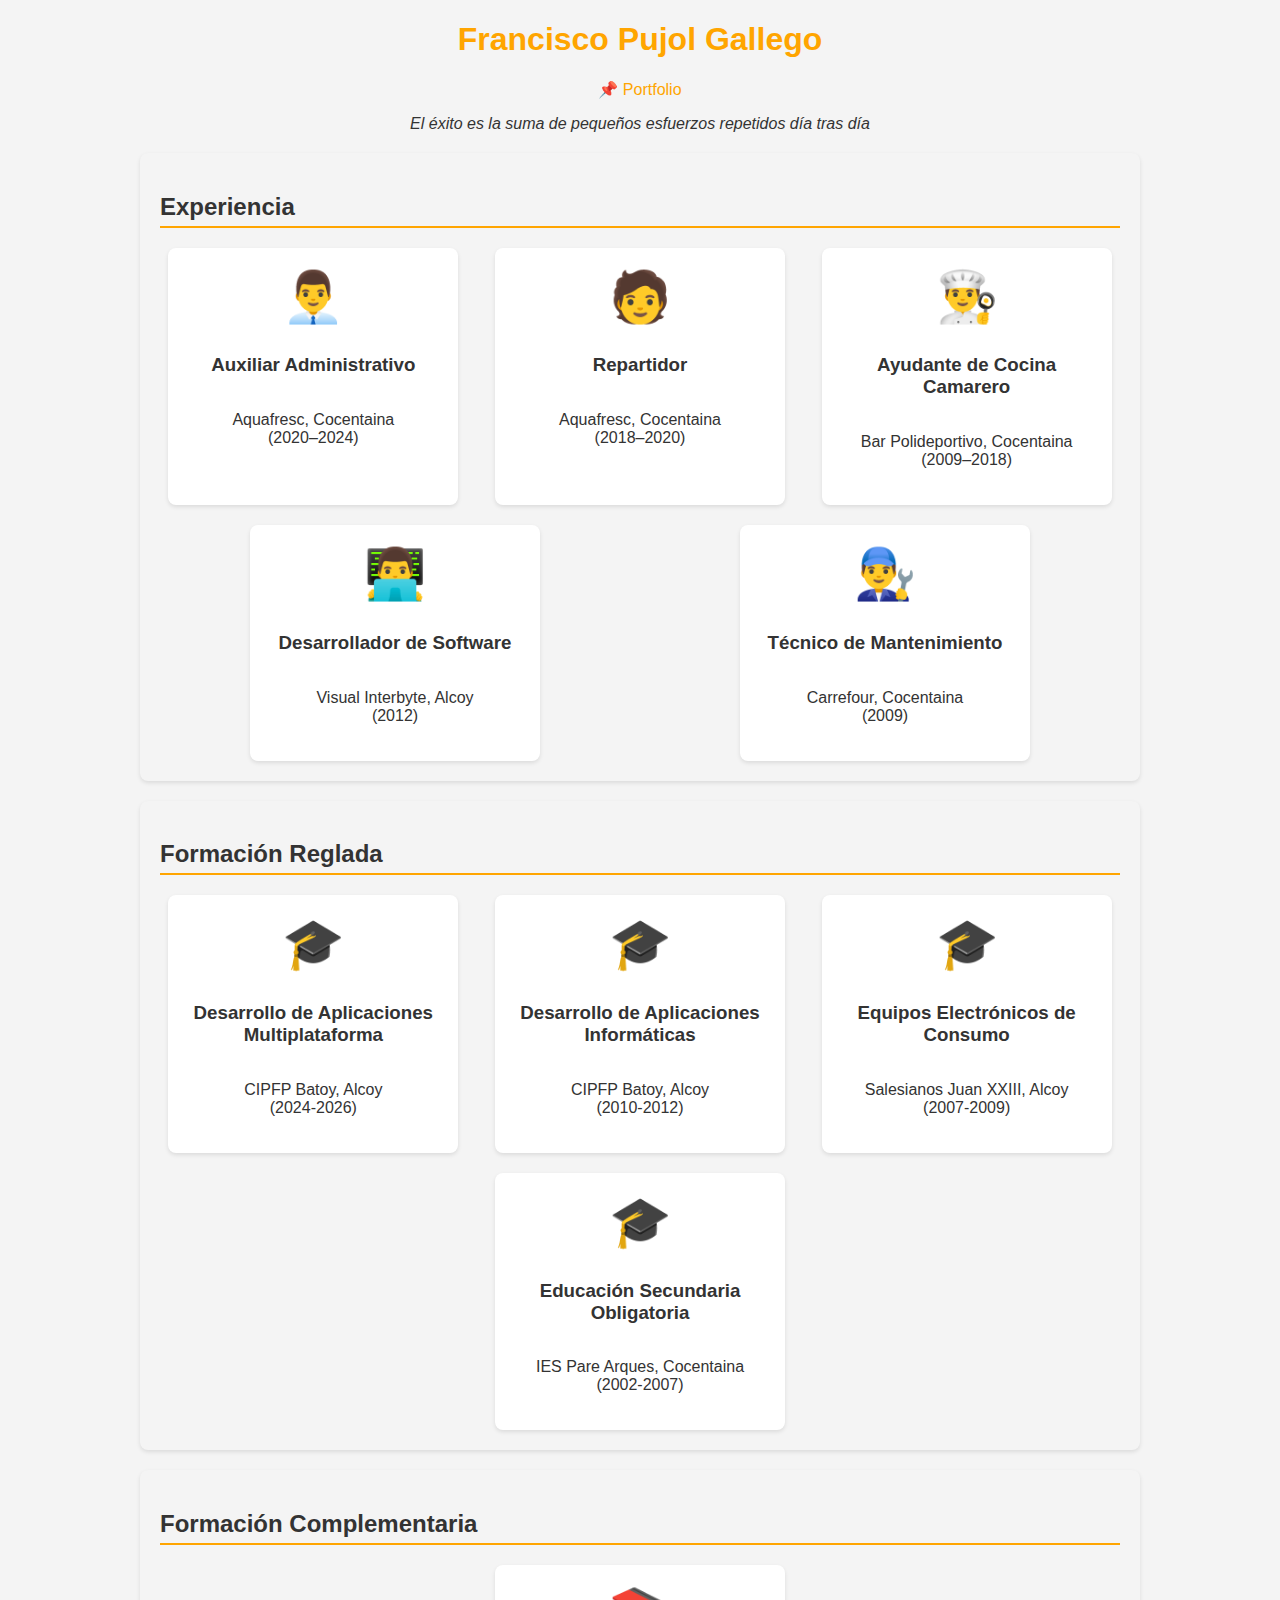
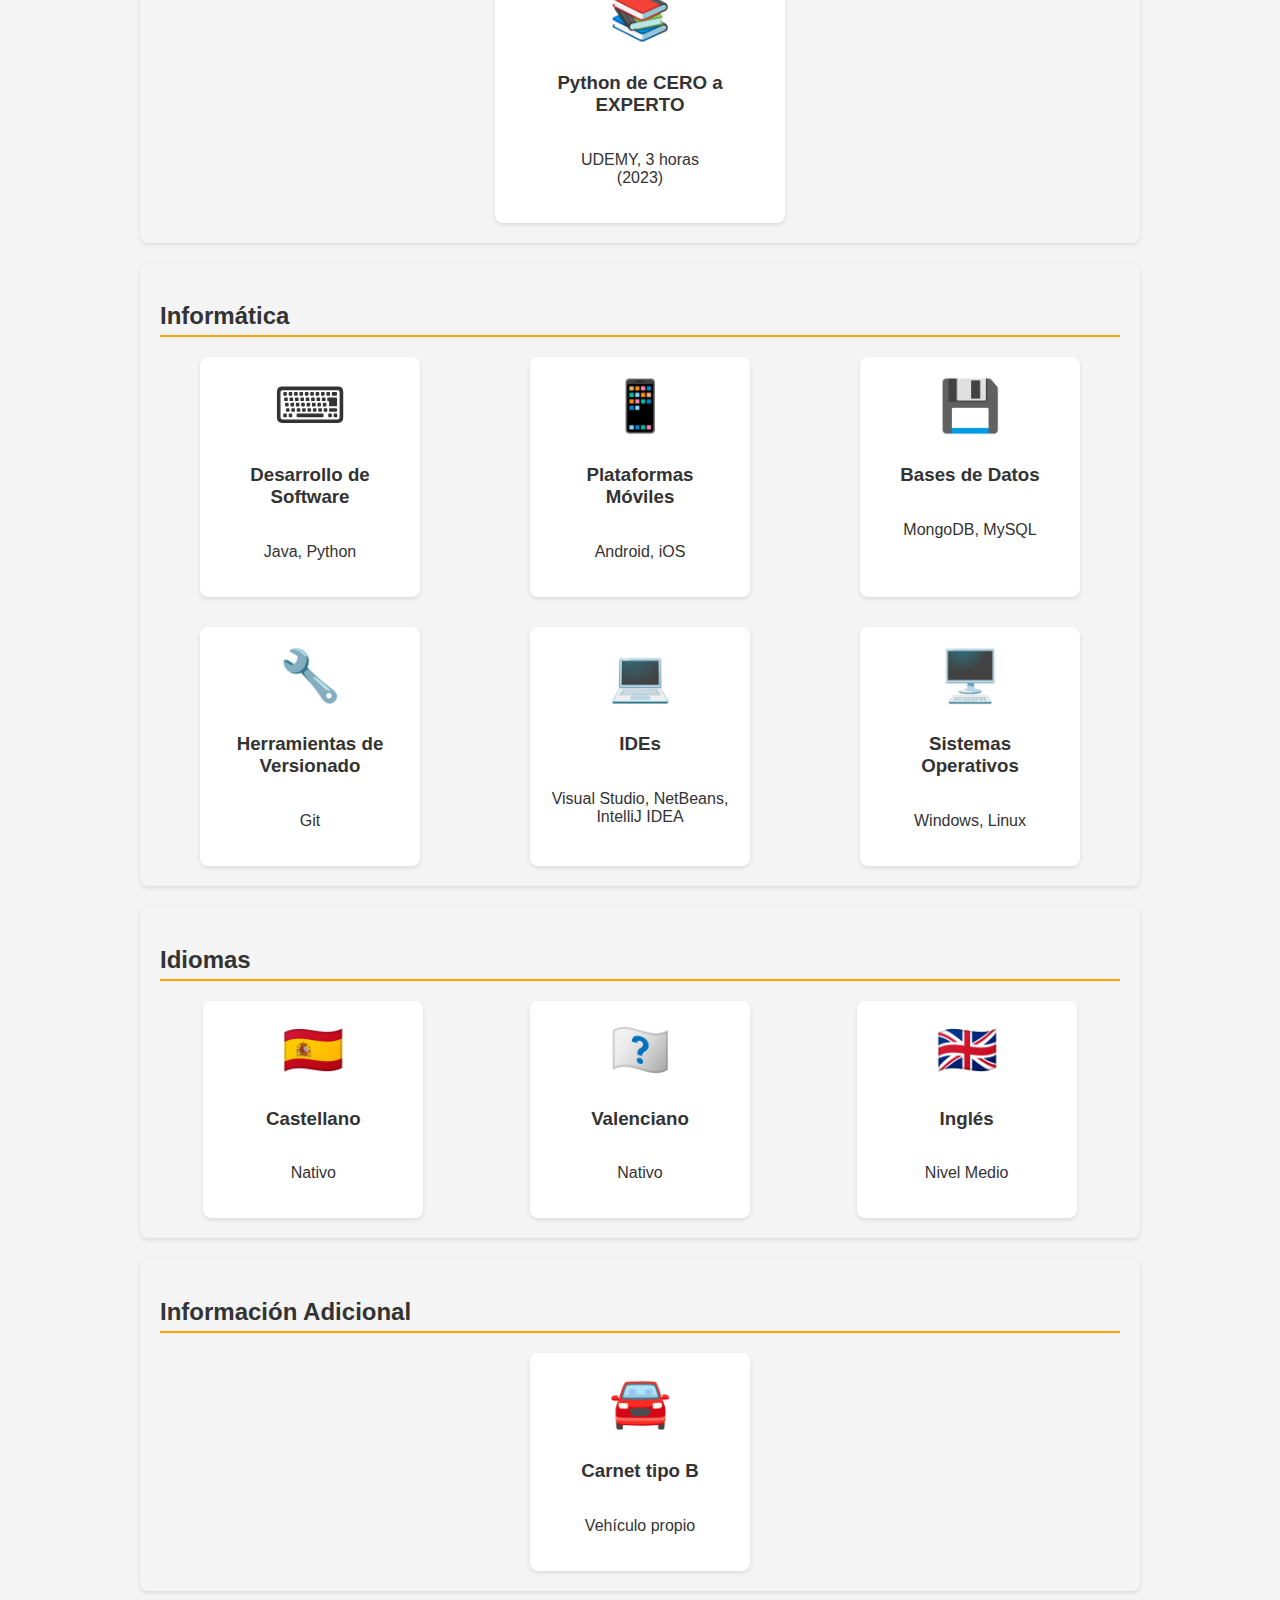
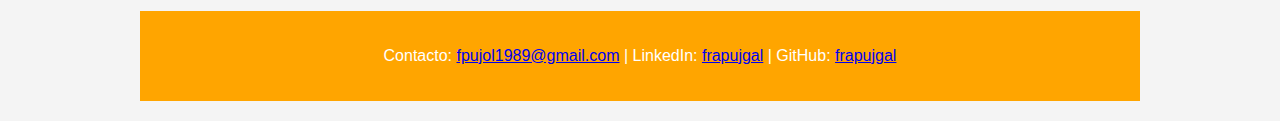
==== cvitae.html @ e69bc078 "Añadido portfolio y mejoras varias" ====
<!DOCTYPE html>
<html lang="es">

<head>
    <meta charset="UTF-8">
    <meta name="viewport" content="width=device-width, initial-scale=1.0">
    <title>Francisco Pujol Gallego - Currículum Vitae</title>
    <link rel="stylesheet" href="css/estilos.css">
</head>

<body>
    <header>
        <h1>Francisco Pujol Gallego</h1>
        <p><a href="/index.html">📌 Portfolio</a></p>
        <cite>El éxito es la suma de pequeños esfuerzos repetidos día tras día</cite>
    </header>
    <section id="experiencia">
        <h2>Experiencia</h2>
        <div class="experience-container">
            <div class="job">
                <span>👨‍💼</span>
                <h3>Auxiliar Administrativo</h3>
                <p>Aquafresc, Cocentaina<br>(2020–2024)</p>
            </div>
            <div class="job">
                <span>🧑</span>
                <h3>Repartidor</h3>
                <p>Aquafresc, Cocentaina<br>(2018–2020)</p>
            </div>
            <div class="job">
                <span>👨‍🍳</span>
                <h3>Ayudante de Cocina Camarero</h3>
                <p>Bar Polideportivo, Cocentaina<br>(2009–2018)</p>
            </div>
            <div class="job">
                <span>👨‍💻</span>
                <h3>Desarrollador de Software</h3>
                <p>Visual Interbyte, Alcoy<br>(2012)</p>
            </div>
            <div class="job">
                <span>👨‍🔧</span>
                <h3>Técnico de Mantenimiento</h3>
                <p>Carrefour, Cocentaina<br>(2009)</p>
            </div>
        </div>
    </section>

    <section id="formacion-reglada">
        <h2>Formación Reglada</h2>
        <div class="education-container">
            <div class="degree">
                <span>🎓</span>
                <h3>Desarrollo de Aplicaciones Multiplataforma</h3>
                <p>CIPFP Batoy, Alcoy<br>(2024-2026)</p>
            </div>
            <div class="degree">
                <span>🎓</span>
                <h3>Desarrollo de Aplicaciones Informáticas</h3>
                <p>CIPFP Batoy, Alcoy<br>(2010-2012)</p>
            </div>
            <div class="degree">
                <span>🎓</span>
                <h3>Equipos Electrónicos de Consumo</h3>
                <p>Salesianos Juan XXIII, Alcoy<br>(2007-2009)</p>
            </div>
            <div class="degree">
                <span>🎓</span>
                <h3>Educación Secundaria Obligatoria</h3>
                <p>IES Pare Arques, Cocentaina<br>(2002-2007)</p>
            </div>
        </div>
    </section>

    <section id="formacion-complementaria">
        <h2>Formación Complementaria</h2>
        <div class="courses-container">
            <div class="course">
                <span>📚</span>
                <h3>Python de CERO a EXPERTO</h3>
                <p>UDEMY, 3 horas<br>(2023)</p>
            </div>
            <!-- Más cursos según sea necesario -->
        </div>
    </section>

    <section id="informatica">
        <h2>Informática</h2>
        <div class="skills-container">
            <div class="skill">
                <span>⌨</span>
                <h3>Desarrollo de Software</h3>
                <p>Java, Python</p>
            </div>
            <div class="skill">
                <span>📱</span>
                <h3>Plataformas Móviles</h3>
                <p>Android, iOS</p>
            </div>
            <div class="skill">
                <span>💾</span>
                <h3>Bases de Datos</h3>
                <p>MongoDB, MySQL</p>
            </div>
            <div class="skill">
                <span>🔧</span>
                <h3>Herramientas de Versionado</h3>
                <p>Git</p>
            </div>
            <div class="skill">
                <span>💻</span>
                <h3>IDEs</h3>
                <p>Visual Studio, NetBeans, IntelliJ IDEA</p>
            </div>
            <div class="skill">
                <span>🖥️</span>
                <h3>Sistemas Operativos</h3>
                <p>Windows, Linux</p>
            </div>
            <!-- Más habilidades según sea necesario -->
        </div>
    </section>

    <section id="idiomas">
        <h2>Idiomas</h2>
        <div class="languages-container">
            <div class="language">
                <span>🇪🇸</span>
                <h3>Castellano</h3>
                <p>Nativo</p>
            </div>
            <div class="language">
                <span>🏴󠁥󠁳󠁶󠁣󠁴󠁿</span>
                <h3>Valenciano</h3>
                <p>Nativo</p>
            </div>
            <div class="language">
                <span>🇬🇧</span>
                <h3>Inglés</h3>
                <p>Nivel Medio</p>
            </div>
        </div>
    </section>

    <section id="info-adicional">
        <h2>Información Adicional</h2>
        <div class="info-container">
            <div class="info">
                <span>🚘</span>
                <h3>Carnet tipo B</h3>
                <p>Vehículo propio</p>
            </div>
        </div>
    </section>

    <footer>
        <p>Contacto: <a href="mailto:fpujol1989@gmail.com">fpujol1989@gmail.com</a> | LinkedIn: <a href="https://www.linkedin.com/in/francisco-pujol-gallego/">frapujgal</a> | GitHub: <a href="https://github.com/frapujgal/">frapujgal</a></p>
    </footer>
</body>

</html>
---- css/estilos.css ----
body {
    font-family: Arial, sans-serif;
    margin: 0;
    padding: 0;
    background-color: #f4f4f4;
    color: #333;
}

:root {
    --main-color: orange;
}

header, section, footer {
    margin: 20px auto;
    width: 80%;
    max-width: 960px;
}

header {
    text-align: center;
}

h1 {
    color: var(--main-color);
}

h2 {
    border-bottom: 2px solid var(--main-color);
    padding-bottom: 5px;
}

h3 a {
    color: var(--main-color);
    text-decoration: none;
}

header p a {
    color: var(--main-color);
    text-decoration: none;
}

a:hover {
    font-weight: bold;
}

section {
    background-color: #fff;
    padding: 20px;
    border-radius: 8px;
    box-shadow: 0 2px 4px rgba(0,0,0,0.1);
    margin-bottom: 20px;
}

footer {
    text-align: center;
    padding: 20px;
    background-color: var(--main-color);
    color: #fff;
}

#idiomas {
    background-color: #f4f4f4;
    padding: 20px;
}

.languages-container {
    display: flex;
    flex-wrap: wrap;
    justify-content: space-around;
    gap: 20px;
}

.language {
    display: flex;
    flex-direction: column;
    align-items: center;
    background-color: #fff;
    padding: 20px;
    border-radius: 8px;
    box-shadow: 0 2px 4px rgba(0,0,0,0.1);
    width: 180px;
    text-align: center;
}

.language span {
    font-size: 50px;
    margin-bottom: 10px;
}


#informatica {
    background-color: #f4f4f4;
    padding: 20px;
}

.skills-container {
    display: flex;
    flex-wrap: wrap;
    justify-content: space-around;
    gap: 30px;
}

.skill {
    display: flex;
    flex-direction: column;
    align-items: center;
    background-color: #fff;
    padding: 20px;
    border-radius: 8px;
    box-shadow: 0 2px 4px rgba(0,0,0,0.1);
    width: 180px;
    text-align: center;
}

.skill span {
    font-size: 50px;
    margin-bottom: 10px;
}

#info-adicional {
    background-color: #f4f4f4;
    padding: 20px;
}

.info-container {
    display: flex;
    flex-wrap: wrap;
    justify-content: space-around;
    gap: 20px;
}

.info {
    display: flex;
    flex-direction: column;
    align-items: center;
    background-color: #fff;
    padding: 20px;
    border-radius: 8px;
    box-shadow: 0 2px 4px rgba(0,0,0,0.1);
    width: 180px;
    text-align: center;
}

.info span {
    font-size: 50px;
    margin-bottom: 10px;
}

#experiencia {
    background-color: #f4f4f4;
    padding: 20px;
}

.experience-container {
    display: flex;
    flex-wrap: wrap;
    justify-content: space-around;
    gap: 20px;
}

.job {
    display: flex;
    flex-direction: column;
    align-items: center;
    background-color: #fff;
    padding: 20px;
    border-radius: 8px;
    box-shadow: 0 2px 4px rgba(0,0,0,0.1);
    width: 250px; /* Ajusta según necesidad */
    text-align: center;
}

.job span {
    font-size: 50px;
    margin-bottom: 10px;
}

#formacion-reglada {
    background-color: #f4f4f4;
    padding: 20px;
}

.education-container {
    display: flex;
    flex-wrap: wrap;
    justify-content: space-around;
    gap: 20px;
}

.degree {
    display: flex;
    flex-direction: column;
    align-items: center;
    background-color: #fff;
    padding: 20px;
    border-radius: 8px;
    box-shadow: 0 2px 4px rgba(0,0,0,0.1);
    width: 250px; /* Ajuste según necesidad */
    text-align: center;
}

.degree span {
    font-size: 50px;
    margin-bottom: 10px;
}

#formacion-complementaria {
    background-color: #f4f4f4;
    padding: 20px;
}

.courses-container {
    display: flex;
    flex-wrap: wrap;
    justify-content: space-around;
    gap: 20px;
}

.course {
    display: flex;
    flex-direction: column;
    align-items: center;
    background-color: #fff;
    padding: 20px;
    border-radius: 8px;
    box-shadow: 0 2px 4px rgba(0,0,0,0.1);
    width: 250px; /* Ajuste según necesidad */
    text-align: center;
}

.course span {
    font-size: 50px;
    margin-bottom: 10px;
}
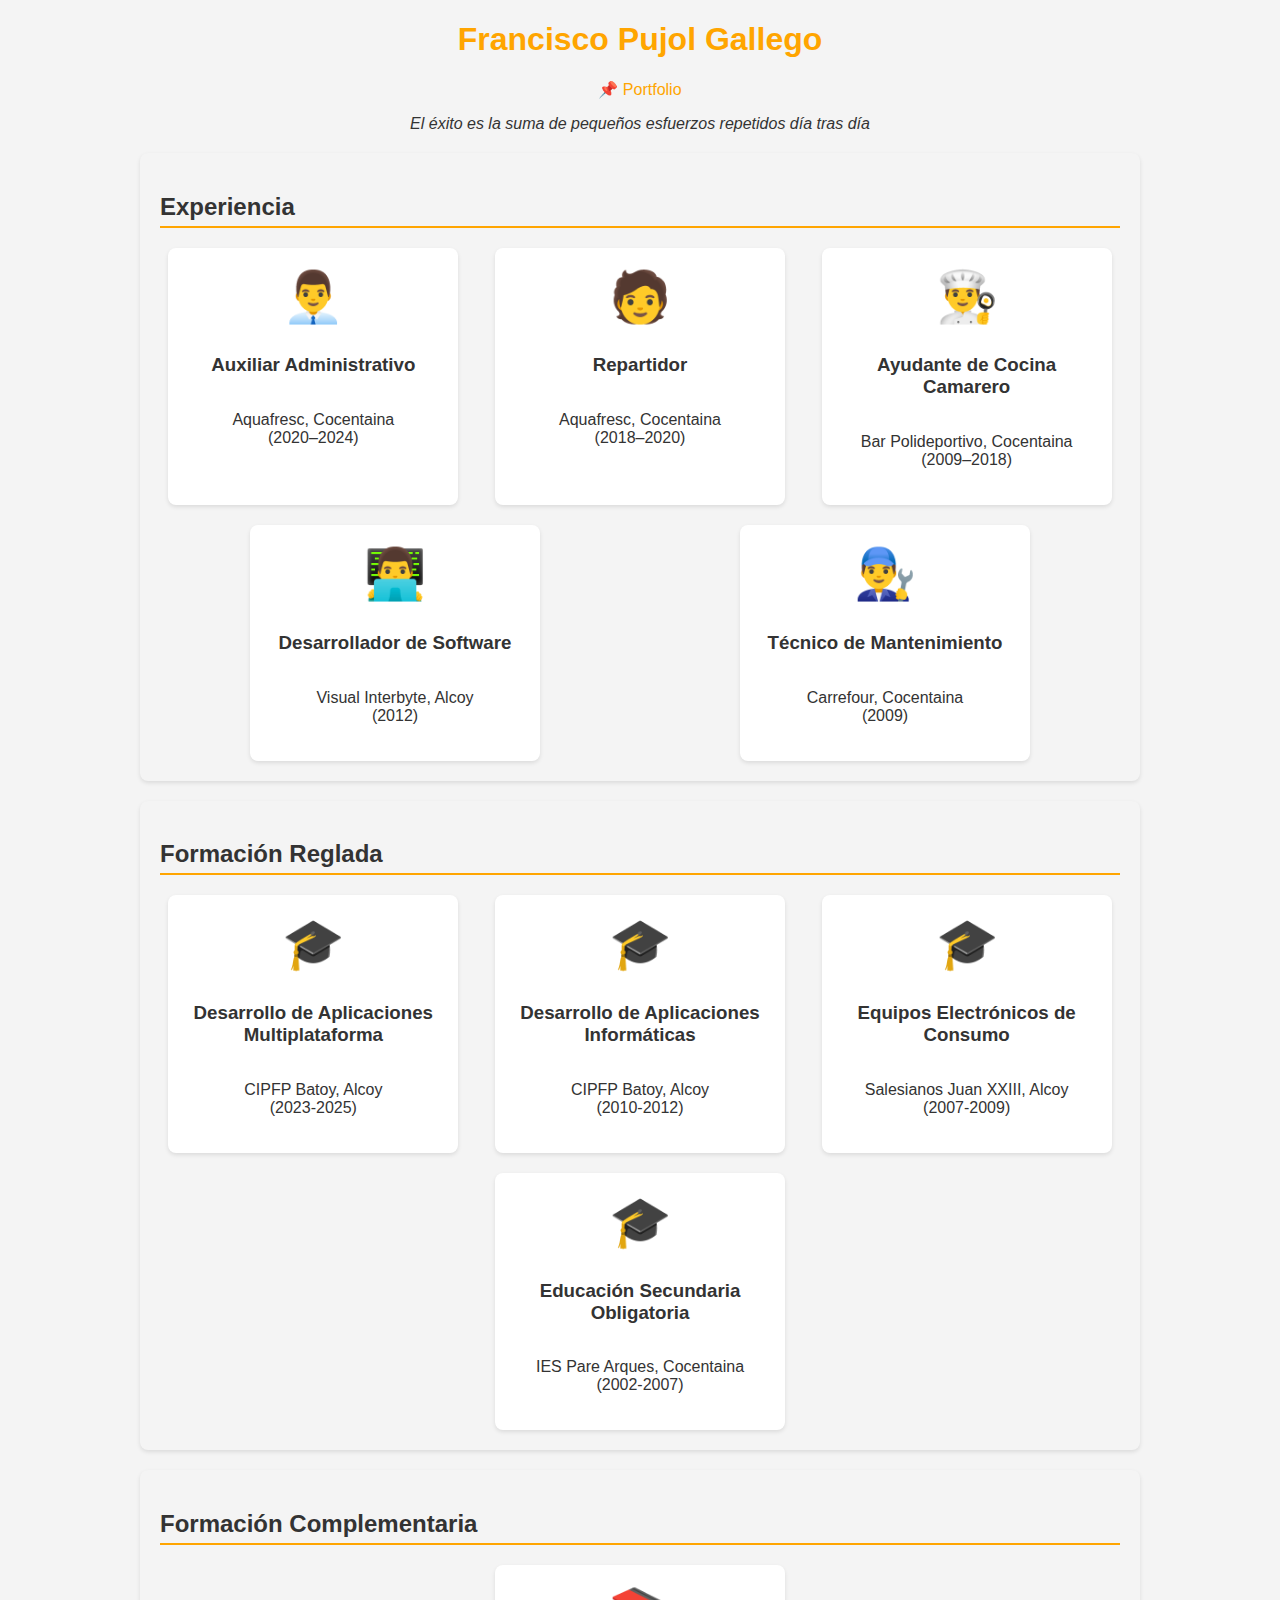
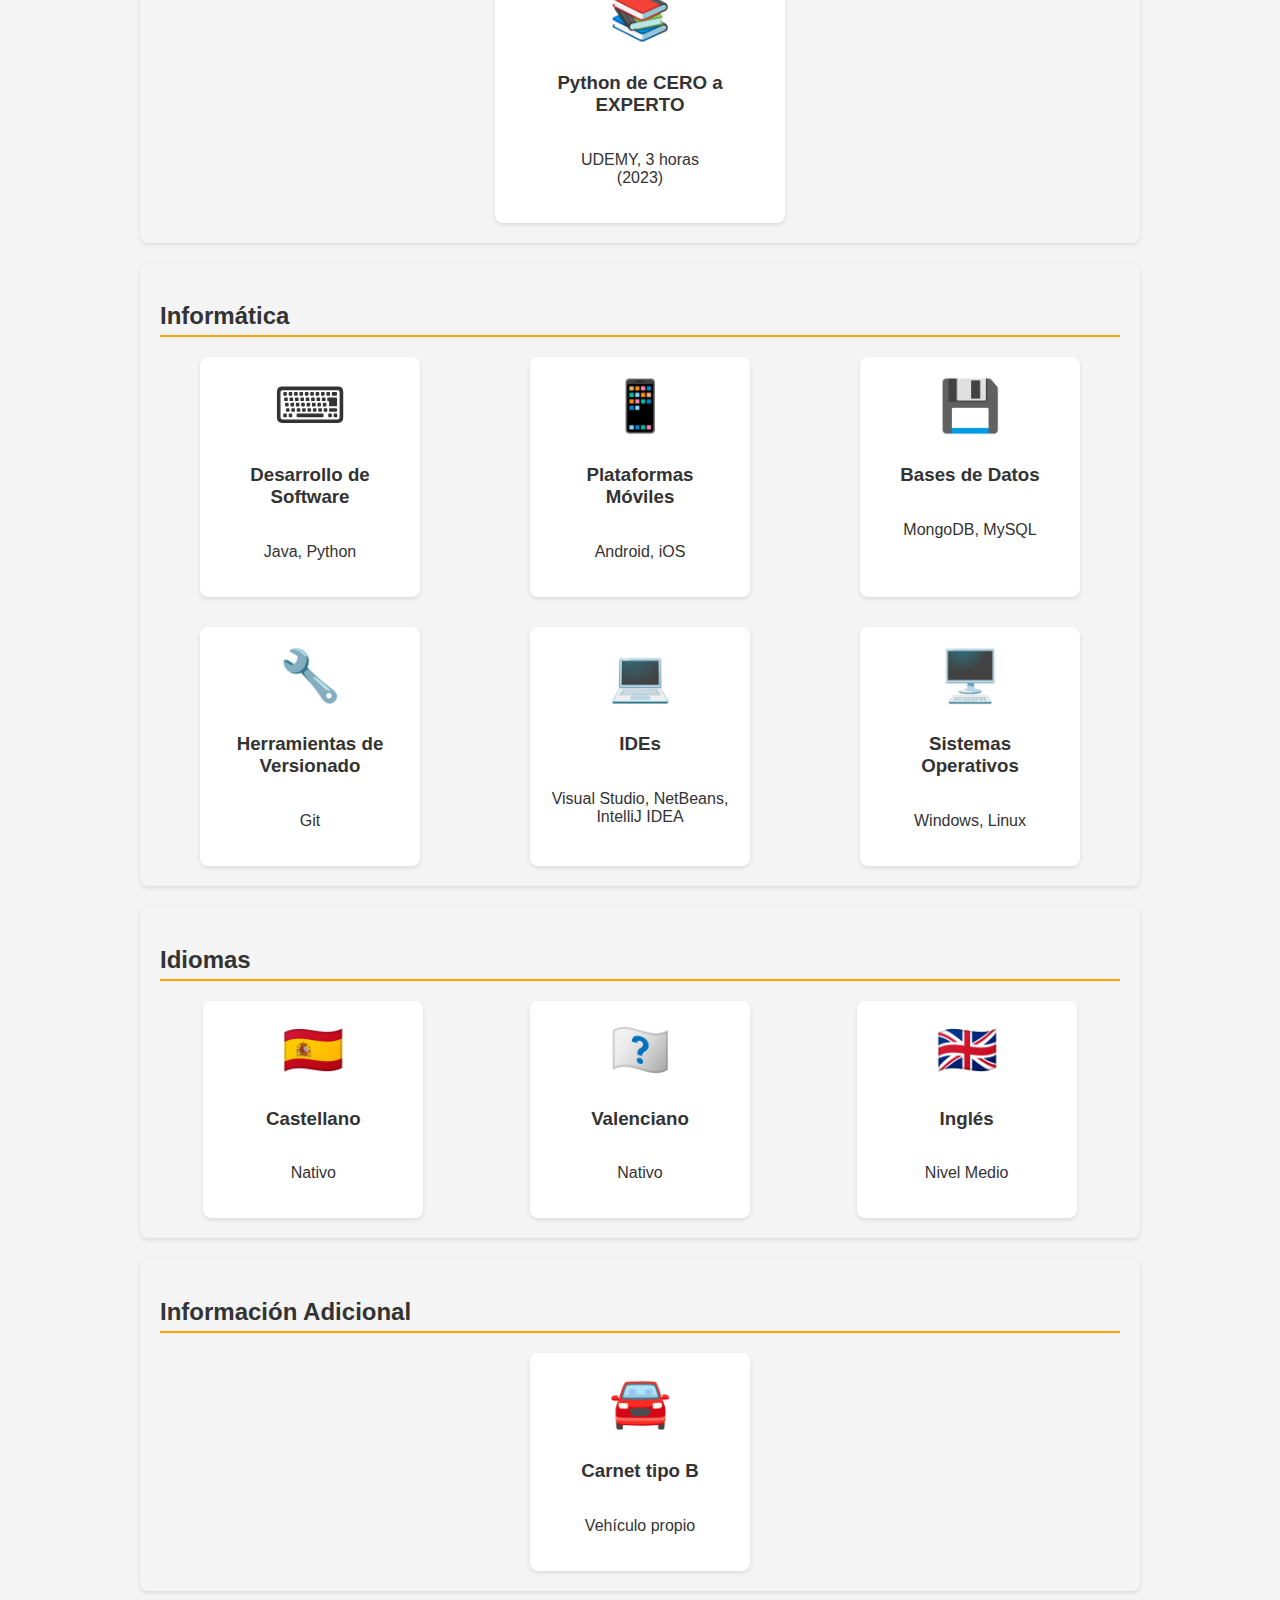
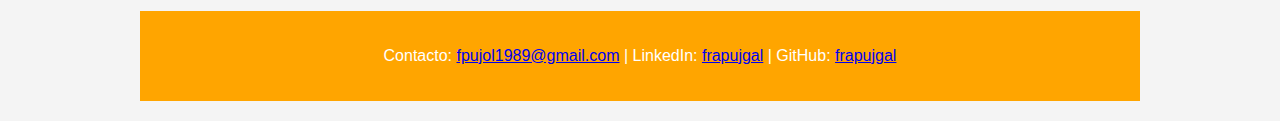
==== commit 04ba8a4d: "Corregido año de realizacion de DAM" ====
--- a/cvitae.html
+++ b/cvitae.html
@@ -51,7 +51,7 @@
             <div class="degree">
                 <span>🎓</span>
                 <h3>Desarrollo de Aplicaciones Multiplataforma</h3>
-                <p>CIPFP Batoy, Alcoy<br>(2024-2026)</p>
+                <p>CIPFP Batoy, Alcoy<br>(2023-2025)</p>
             </div>
             <div class="degree">
                 <span>🎓</span>
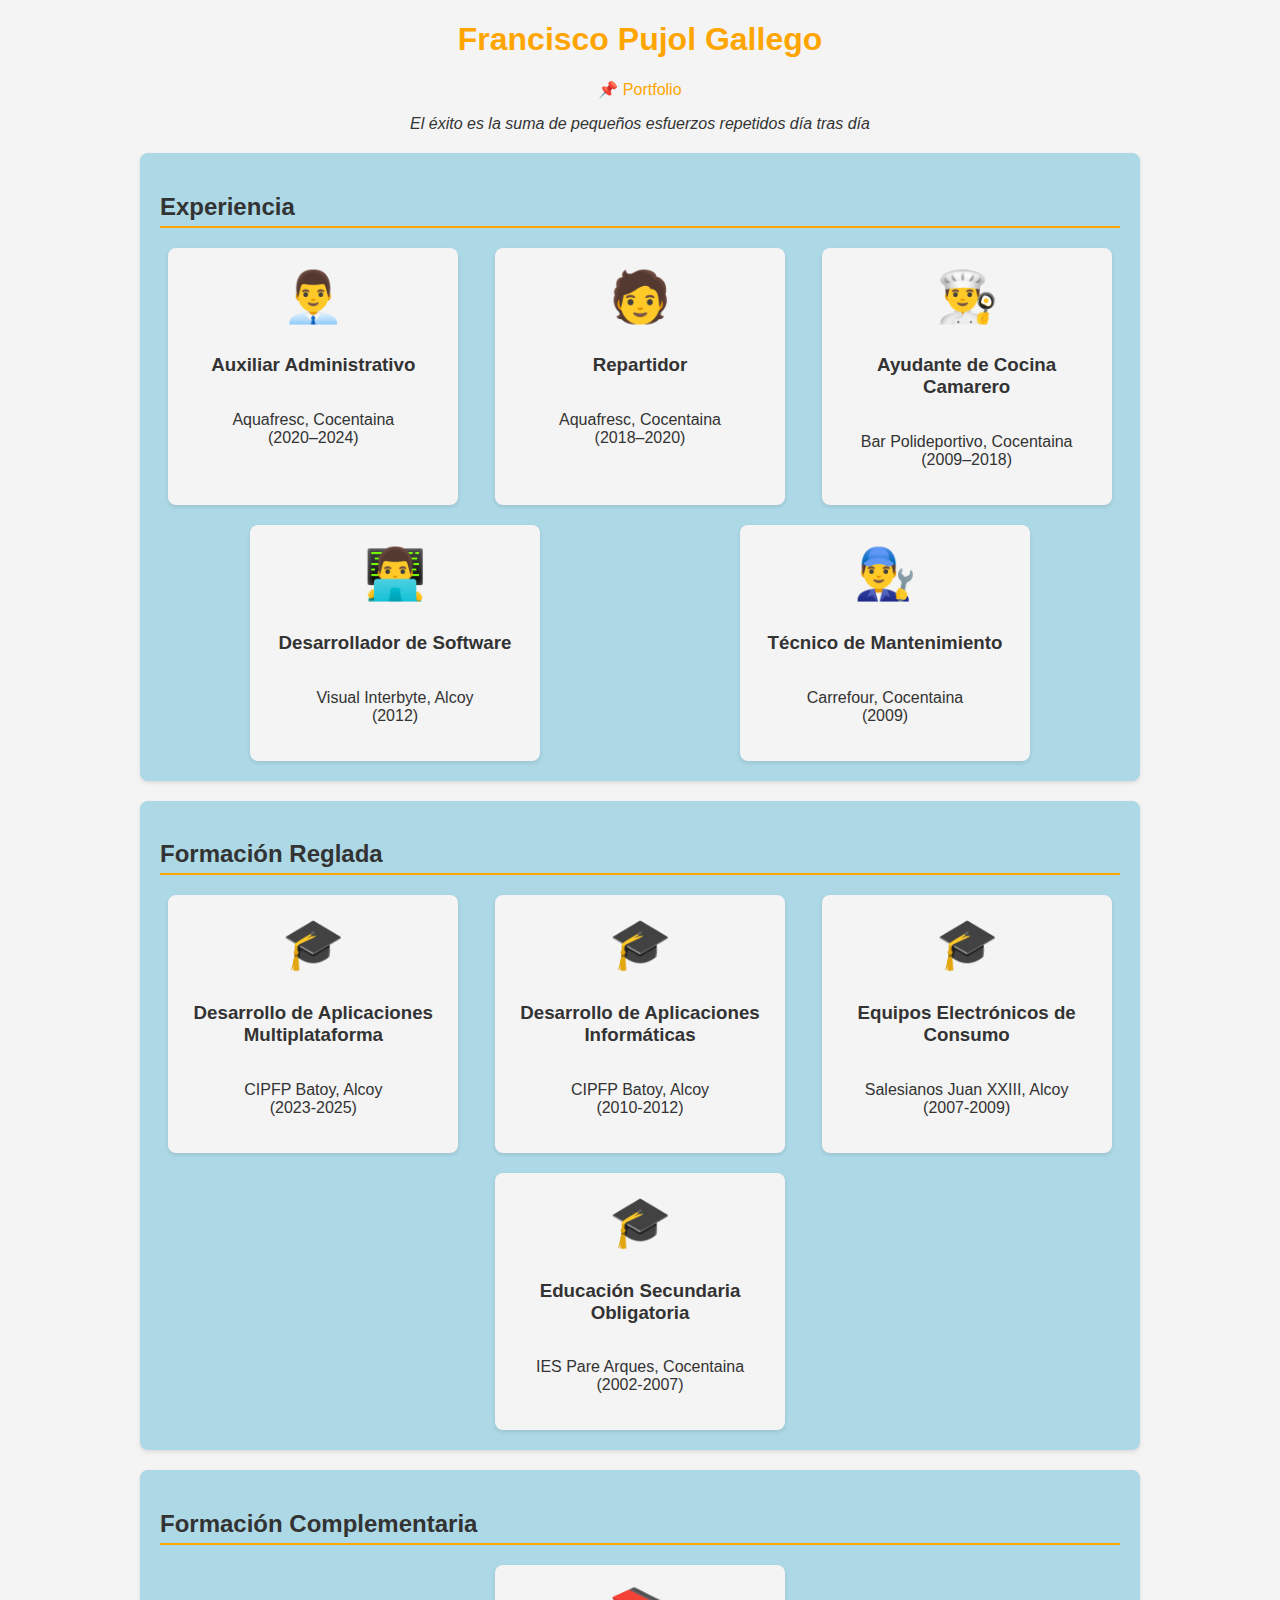
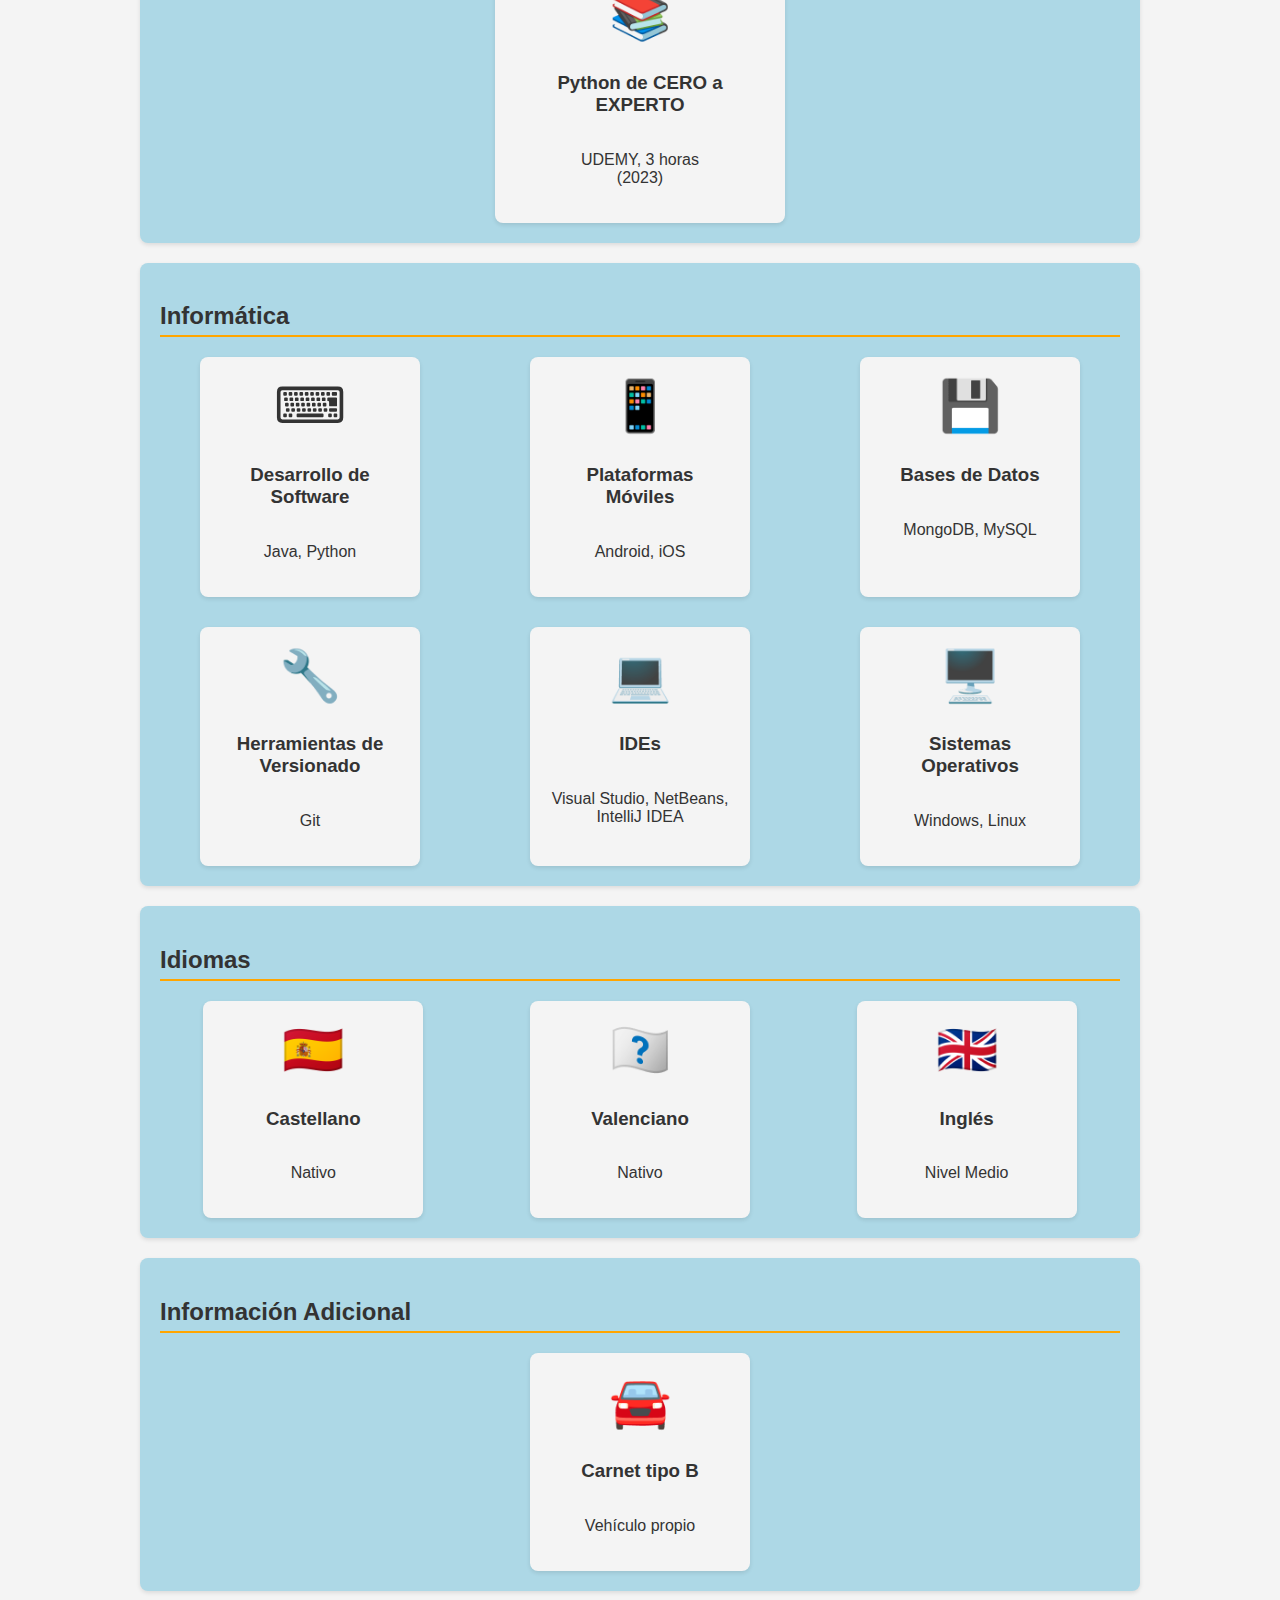
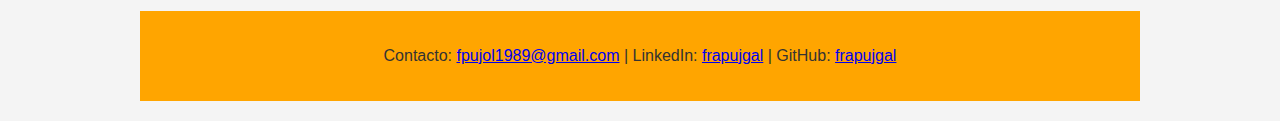
==== commit 12b929f4: "Empezando nuevo portfolio, plantilla prácticamente terminada" ====
--- a/cvitae.html
+++ b/cvitae.html
@@ -5,13 +5,13 @@
     <meta charset="UTF-8">
     <meta name="viewport" content="width=device-width, initial-scale=1.0">
     <title>Francisco Pujol Gallego - Currículum Vitae</title>
-    <link rel="stylesheet" href="css/estilos.css">
+    <link rel="stylesheet" href="css/old_estilos.css">
 </head>
 
 <body>
     <header>
         <h1>Francisco Pujol Gallego</h1>
-        <p><a href="/index.html">📌 Portfolio</a></p>
+        <p><a href="index.html">📌 Portfolio</a></p>
         <cite>El éxito es la suma de pequeños esfuerzos repetidos día tras día</cite>
     </header>
     <section id="experiencia">
--- a/css/old_estilos.css
+++ b/css/old_estilos.css
@@ -0,0 +1,289 @@
+:root {
+    --main-color: #FFA500;
+    --blue-color: #ADD8E6;
+    --box-color: #f4f4f4;
+    --mode-color: #333;
+}
+
+@media (prefers-color-scheme: dark) {
+    :root {
+        --main-color: #FFA500;
+        --blue-color: #2A3B47;
+        --box-color: #192229;
+        --mode-color: #C8CDD0;
+    }
+
+    h2 {
+        color: var(--mode-color);
+    }
+
+    body {
+        background-color: var(--box-color);
+    }
+
+    cite {
+        color: var(--mode-color);
+    }
+
+    .job {
+        color: var(--mode-color);
+    }
+
+    .degree {
+        color: var(--mode-color);
+    }
+
+    .course {
+        color: var(--mode-color);
+    }
+
+    .skill {
+            color: var(--mode-color);
+    }
+
+    .language {
+        color: var(--mode-color);
+    }
+
+    .info {
+        color: var(--mode-color);
+    }
+
+    footer {
+        color: #C8CDD0;
+    }
+}
+
+
+body {
+    font-family: Arial, sans-serif;
+    margin: 0;
+    padding: 0;
+    background-color: var(--box-color);
+    color: #333;
+}
+
+
+
+header, section, footer {
+    margin: 20px auto;
+    width: 80%;
+    max-width: 960px;
+}
+
+header {
+    text-align: center;
+}
+
+h1 {
+    color: var(--main-color);
+}
+
+h2 {
+    border-bottom: 2px solid var(--main-color);
+    padding-bottom: 5px;
+}
+
+h3 a {
+    color: var(--main-color);
+    text-decoration: none;
+}
+
+header p a {
+    color: var(--main-color);
+    text-decoration: none;
+}
+
+a:hover {
+    font-weight: bold;
+}
+
+section {
+    background-color: #fff;
+    padding: 20px;
+    border-radius: 8px;
+    box-shadow: 0 2px 4px rgba(0,0,0,0.1);
+    margin-bottom: 20px;
+}
+
+footer {
+    text-align: center;
+    padding: 20px;
+    background-color: var(--main-color);
+    color: var(--light-color);
+}
+
+#idiomas {
+    background-color: var(--blue-color);
+    padding: 20px;
+}
+
+.languages-container {
+    display: flex;
+    flex-wrap: wrap;
+    justify-content: space-around;
+    gap: 20px;
+}
+
+.language {
+    display: flex;
+    flex-direction: column;
+    align-items: center;
+    background-color: var(--box-color);
+    padding: 20px;
+    border-radius: 8px;
+    box-shadow: 0 2px 4px rgba(0,0,0,0.1);
+    width: 180px;
+    text-align: center;
+}
+
+.language span {
+    font-size: 50px;
+    margin-bottom: 10px;
+}
+
+
+#informatica {
+    background-color: var(--blue-color);
+    padding: 20px;
+}
+
+.skills-container {
+    display: flex;
+    flex-wrap: wrap;
+    justify-content: space-around;
+    gap: 30px;
+}
+
+.skill {
+    display: flex;
+    flex-direction: column;
+    align-items: center;
+    background-color: var(--box-color);
+    padding: 20px;
+    border-radius: 8px;
+    box-shadow: 0 2px 4px rgba(0,0,0,0.1);
+    width: 180px;
+    text-align: center;
+}
+
+.skill span {
+    font-size: 50px;
+    margin-bottom: 10px;
+}
+
+#info-adicional {
+    background-color: var(--blue-color);
+    padding: 20px;
+}
+
+.info-container {
+    display: flex;
+    flex-wrap: wrap;
+    justify-content: space-around;
+    gap: 20px;
+}
+
+.info {
+    display: flex;
+    flex-direction: column;
+    align-items: center;
+    background-color: var(--box-color);
+    padding: 20px;
+    border-radius: 8px;
+    box-shadow: 0 2px 4px rgba(0,0,0,0.1);
+    width: 180px;
+    text-align: center;
+}
+
+.info span {
+    font-size: 50px;
+    margin-bottom: 10px;
+}
+
+#experiencia {
+    background-color: var(--blue-color);
+    padding: 20px;
+}
+
+.experience-container {
+    display: flex;
+    flex-wrap: wrap;
+    justify-content: space-around;
+    gap: 20px;
+}
+
+.job {
+    display: flex;
+    flex-direction: column;
+    align-items: center;
+    background-color: var(--box-color);
+    padding: 20px;
+    border-radius: 8px;
+    box-shadow: 0 2px 4px rgba(0,0,0,0.1);
+    width: 250px; /* Ajusta según necesidad */
+    text-align: center;
+}
+
+.job span {
+    font-size: 50px;
+    margin-bottom: 10px;
+}
+
+#formacion-reglada {
+    background-color: var(--blue-color);
+    padding: 20px;
+}
+
+.education-container {
+    display: flex;
+    flex-wrap: wrap;
+    justify-content: space-around;
+    gap: 20px;
+}
+
+.degree {
+    display: flex;
+    flex-direction: column;
+    align-items: center;
+    background-color: var(--box-color);
+    padding: 20px;
+    border-radius: 8px;
+    box-shadow: 0 2px 4px rgba(0,0,0,0.1);
+    width: 250px; /* Ajuste según necesidad */
+    text-align: center;
+}
+
+.degree span {
+    font-size: 50px;
+    margin-bottom: 10px;
+}
+
+#formacion-complementaria {
+    background-color: var(--blue-color);
+    padding: 20px;
+}
+
+.courses-container {
+    display: flex;
+    flex-wrap: wrap;
+    justify-content: space-around;
+    gap: 20px;
+}
+
+.course {
+    display: flex;
+    flex-direction: column;
+    align-items: center;
+    background-color: var(--box-color);
+    padding: 20px;
+    border-radius: 8px;
+    box-shadow: 0 2px 4px rgba(0,0,0,0.1);
+    width: 250px; /* Ajuste según necesidad */
+    text-align: center;
+}
+
+.course span {
+    font-size: 50px;
+    margin-bottom: 10px;
+}